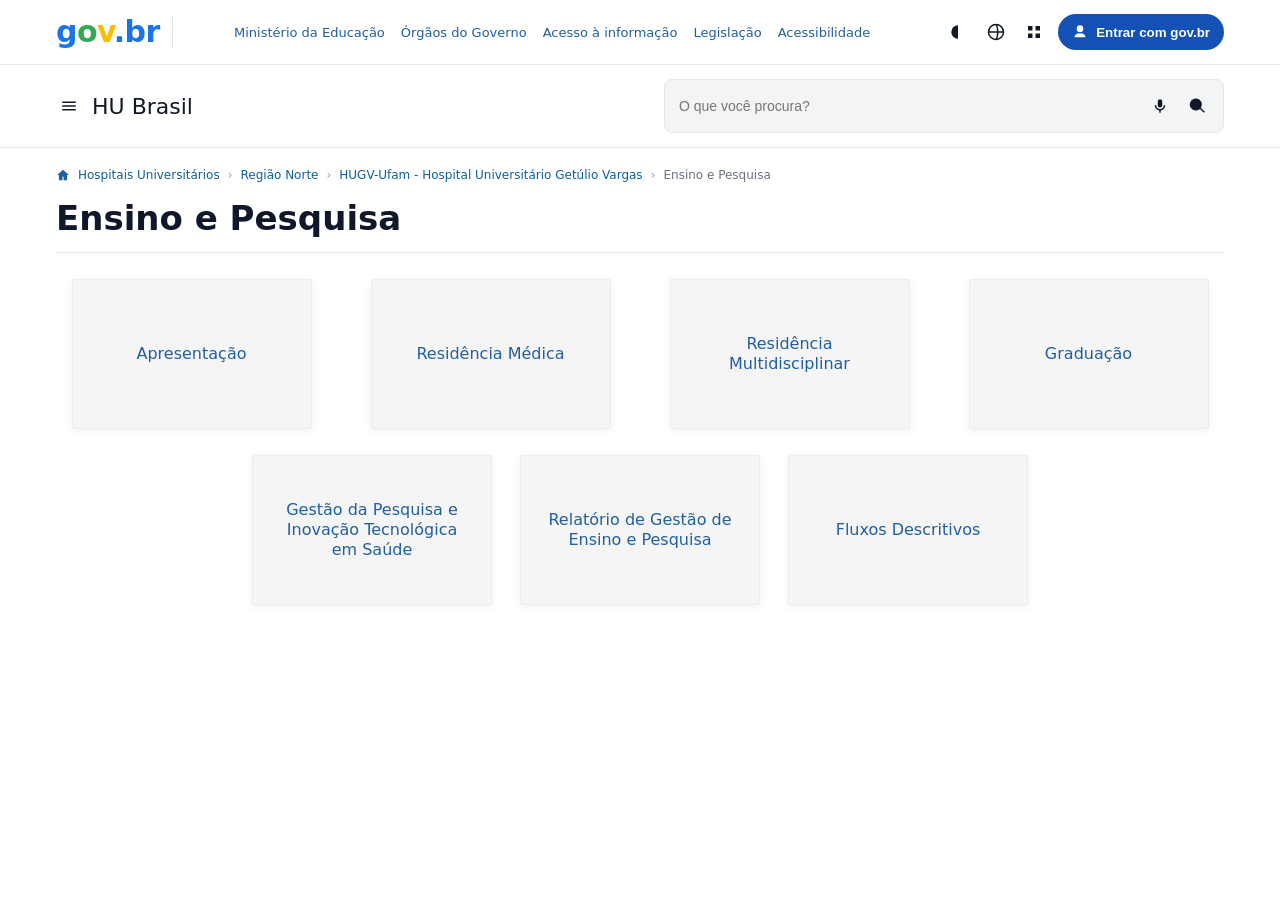
==== index.html @ 719179a8 "Add files via upload" ====
<!doctype html>
<html lang="pt-br">
<head>
  <meta charset="utf-8" />
  <meta name="viewport" content="width=device-width, initial-scale=1" />
  <title>Ensino e Pesquisa — Simulação</title>
  <style>
    :root{
      --text:#1f2937;
      --muted:#6b7280;
      --line:#e5e7eb;
      --bg:#ffffff;
      --link:#0b5fa5;
      --govBlue:#1351b4;
      --cardBg:#f5f5f5;
      --cardShadow:0 2px 10px rgba(0,0,0,.06);
    }
    *{box-sizing:border-box}
    body{ margin:0; font-family: system-ui, -apple-system, Segoe UI, Roboto, Arial, sans-serif; color:var(--text); background: var(--bg); }

    .topbar{ width:100%; border-bottom:1px solid var(--line); background:#fff; }
    .topbar-inner{ max-width:1200px; margin:0 auto; padding:14px 16px; display:flex; align-items:center; gap:18px; }
    .govbrand{ display:flex; align-items:center; gap:12px; min-width:160px; }
    .govlogo{ font-weight:800; font-size:30px; letter-spacing:-.5px; line-height:1; }
    .govlogo .g{color:#1a73e8} .govlogo .o{color:#34a853} .govlogo .v{color:#fbbc05} .govlogo .br{color:#1a73e8}
    .govdivider{ width:1px;height:34px;background:var(--line); }
    .toplinks{ display:flex; gap:16px; flex:1; align-items:center; flex-wrap:wrap; }
    .toplinks a{ font-size:13px; color:#1f5fa5; text-decoration:none; white-space:nowrap; }
    .toplinks a:hover{ text-decoration:underline; }
    .top-right{ display:flex; align-items:center; gap:10px; }
    .icon{ width:28px;height:28px; display:grid;place-items:center; border-radius:999px; color:#111827; }
    .icon:hover{ background:#f3f4f6; }
    .signin{ display:flex; align-items:center; gap:8px; border:0; background:var(--govBlue); color:white; padding:10px 14px; border-radius:999px; font-weight:600; cursor:pointer; white-space:nowrap; }
    .signin svg{fill:white}
    .signin:hover{ filter:brightness(.95); }

    .subbar{ border-bottom:1px solid var(--line); background:#fff; }
    .subbar-inner{ max-width:1200px; margin:0 auto; padding:14px 16px; display:flex; align-items:center; justify-content:space-between; gap:14px; }
    .hubrasil{ display:flex; align-items:center; gap:10px; font-size:22px; font-weight:500; color:#111827; }
    .hamburger{ width:26px;height:26px; display:grid;place-items:center; color:#111827; }
    .search{ width:min(560px, 58vw); display:flex; align-items:center; background:#f3f4f6; border:1px solid #e5e7eb; border-radius:8px; padding:10px 12px; gap:10px; }
    .search input{ border:0; outline:none; background:transparent; width:100%; font-size:14px; }
    .search .sicon{ width:32px;height:32px; display:grid;place-items:center; border-radius:8px; color:#0f172a; }
    .search .sicon:hover{ background:#e5e7eb; }

    .container{ max-width:1200px; margin:0 auto; padding:16px 16px 60px; }
    .breadcrumbs{ display:flex; align-items:center; gap:8px; font-size:12px; color:var(--muted); margin-top:4px; flex-wrap:wrap; }
    .breadcrumbs a{ color:var(--link); text-decoration:none; }
    .breadcrumbs a:hover{ text-decoration:underline; }
    .crumb-sep{ color:#9ca3af; }
    h1{ margin:16px 0 14px; font-size:34px; font-weight:600; color:#0f172a; }
    .rule{ height:1px; background:var(--line); margin:12px 0 26px; }

    .grid{ display:grid; grid-template-columns: repeat(4, 1fr); gap:28px; justify-items:center; }
    .grid-bottom{ margin-top:26px; display:grid; grid-template-columns: repeat(3, 1fr); gap:28px; justify-items:center; max-width: calc(240px*3 + 28px*2); margin-left:auto; margin-right:auto; }

    a.card{ text-decoration:none; }
    .card{
      width:100%;
      max-width:240px;
      height:150px;
      background:var(--cardBg);
      border:1px solid #ececec;
      border-radius:2px;
      box-shadow: var(--cardShadow);
      display:grid;
      place-items:center;
      text-align:center;
      padding:18px;
      cursor:pointer;
      user-select:none;
      transition: transform .12s ease, box-shadow .12s ease;
    }
    .card span{ color:#1f5fa5; font-size:16px; font-weight:500; line-height:1.25; }
    .card:hover{ transform: translateY(-1px); box-shadow: 0 6px 18px rgba(0,0,0,.08); }

    @media (max-width: 1050px){
      .grid{ grid-template-columns: repeat(2, 1fr); }
      .grid-bottom{ grid-template-columns: repeat(2, 1fr); max-width: calc(240px*2 + 28px); }
    }
    @media (max-width: 640px){
      .toplinks{ display:none; }
      .search{ width: 100%; }
      .subbar-inner{ flex-direction:column; align-items:stretch; }
      .grid, .grid-bottom{ grid-template-columns: 1fr; max-width: 240px; }
    }
  </style>
</head>

<body>
  <div class="topbar">
    <div class="topbar-inner">
      <div class="govbrand">
        <div class="govlogo" aria-label="gov.br">
          <span class="g">g</span><span class="o">o</span><span class="v">v</span><span class="br">.br</span>
        </div>
        <div class="govdivider"></div>
      </div>

      <nav class="toplinks" aria-label="Links do topo">
        <a href="#">Ministério da Educação</a>
        <a href="#">Órgãos do Governo</a>
        <a href="#">Acesso à informação</a>
        <a href="#">Legislação</a>
        <a href="#">Acessibilidade</a>
      </nav>

      <div class="top-right">
        <div class="icon" title="Contraste">
          <svg width="16" height="16" viewBox="0 0 24 24" fill="none">
            <path d="M12 2a10 10 0 1 0 0 20V2z" fill="#111827"/>
          </svg>
        </div>
        <div class="icon" title="Idioma">
          <svg width="18" height="18" viewBox="0 0 24 24" fill="none">
            <path d="M12 2a10 10 0 1 0 0 20a10 10 0 0 0 0-20Z" stroke="#111827" stroke-width="2"/>
            <path d="M2 12h20" stroke="#111827" stroke-width="2"/>
            <path d="M12 2c3 3 3 17 0 20" stroke="#111827" stroke-width="2"/>
          </svg>
        </div>
        <div class="icon" title="Apps">
          <svg width="18" height="18" viewBox="0 0 24 24" fill="#111827">
            <path d="M4 4h6v6H4zM14 4h6v6h-6zM4 14h6v6H4zM14 14h6v6h-6z"/>
          </svg>
        </div>

        <button class="signin" type="button">
          <svg width="16" height="16" viewBox="0 0 24 24">
            <path d="M12 12a5 5 0 1 0-5-5a5 5 0 0 0 5 5Zm0 2c-4.42 0-8 2.24-8 5v1h16v-1c0-2.76-3.58-5-8-5Z"/>
          </svg>
          Entrar com gov.br
        </button>
      </div>
    </div>
  </div>

  <div class="subbar">
    <div class="subbar-inner">
      <div class="hubrasil">
        <div class="hamburger" aria-label="Menu">
          <svg width="18" height="18" viewBox="0 0 24 24" fill="#111827">
            <path d="M3 6h18v2H3zM3 11h18v2H3zM3 16h18v2H3z"/>
          </svg>
        </div>
        HU Brasil
      </div>

      <div class="search" role="search">
        <input placeholder="O que você procura?" aria-label="Busca" />
        <div class="sicon" title="Microfone">
          <svg width="18" height="18" viewBox="0 0 24 24" fill="#111827">
            <path d="M12 14a3 3 0 0 0 3-3V6a3 3 0 0 0-6 0v5a3 3 0 0 0 3 3Zm5-3a5 5 0 0 1-10 0H5a7 7 0 0 0 6 6.92V21h2v-3.08A7 7 0 0 0 19 11h-2Z"/>
          </svg>
        </div>
        <div class="sicon" title="Pesquisar">
          <svg width="18" height="18" viewBox="0 0 24 24" fill="#111827">
            <path d="M10 18a8 8 0 1 1 5.293-14.293A8 8 0 0 1 10 18Zm11 3-6-6 1.414-1.414 6 6L21 21Z"/>
          </svg>
        </div>
      </div>
    </div>
  </div>

  <main class="container">
    <div class="breadcrumbs">
      <svg width="14" height="14" viewBox="0 0 24 24" fill="#1f5fa5">
        <path d="M12 3 2 12h3v9h6v-6h2v6h6v-9h3L12 3Z"/>
      </svg>
      <a href="#">Hospitais Universitários</a>
      <span class="crumb-sep">›</span>
      <a href="#">Região Norte</a>
      <span class="crumb-sep">›</span>
      <a href="#">HUGV-Ufam - Hospital Universitário Getúlio Vargas</a>
      <span class="crumb-sep">›</span>
      <span>Ensino e Pesquisa</span>
    </div>

    <h1>Ensino e Pesquisa</h1>
    <div class="rule"></div>

    <section class="grid" aria-label="Cartões principais">
      <a class="card" href="./apresentacao.html"><span>Apresentação</span></a>
      <a class="card" href="./residencia-medica.html"><span>Residência Médica</span></a>
      <a class="card" href="./residencia-multidisciplinar.html"><span>Residência<br/>Multidisciplinar</span></a>
      <a class="card" href="./graduacao.html"><span>Graduação</span></a>
    </section>

    <section class="grid-bottom" aria-label="Cartões secundários">
      <a class="card" href="./gestao-pesquisa-inovacao.html"><span>Gestão da Pesquisa e<br/>Inovação Tecnológica<br/>em Saúde</span></a>
      <a class="card" href="./relatorio-gestao-ensino-pesquisa.html"><span>Relatório de Gestão de<br/>Ensino e Pesquisa</span></a>
      <a class="card" href="./fluxos-descritivos.html"><span>Fluxos Descritivos</span></a>
    </section>
  </main>
</body>
</html>
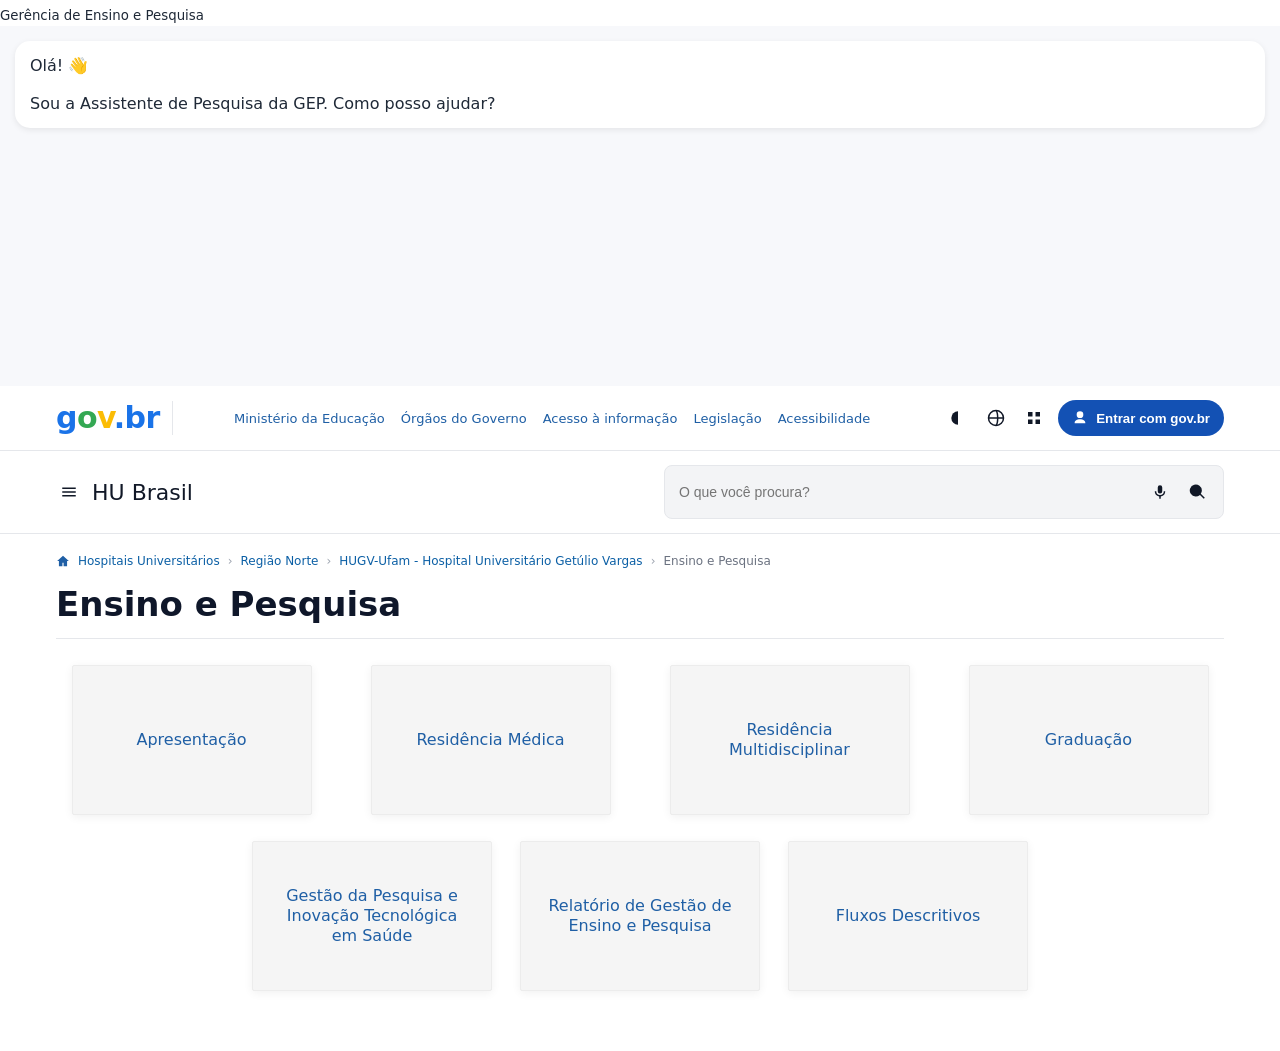
==== commit 9bd0c574: "Update index.html" ====
--- a/index.html
+++ b/index.html
@@ -1,6 +1,6 @@
 <!doctype html>
 <html lang="pt-br">
-<head>
+<link rel="stylesheet" href="css/chatbot.css">
   <meta charset="utf-8" />
   <meta name="viewport" content="width=device-width, initial-scale=1" />
   <title>Ensino e Pesquisa — Simulação</title>
@@ -86,7 +86,27 @@
     }
   </style>
 </head>
-
+<small>Gerência de Ensino e Pesquisa</small>
+        </div>
+
+        <button id="closeChat">✕</button>
+    </div>
+
+    <div id="chatMessages">
+
+        <div class="botMessage">
+            Olá! 👋<br><br>
+
+            Sou a Assistente de Pesquisa da GEP.
+
+            Como posso ajudar?
+        </div>
+
+    </div>
+
+</div>
+
+<script src="css/js/chatbot.js"></script>
 <body>
   <div class="topbar">
     <div class="topbar-inner">
--- a/css/chatbot.css
+++ b/css/chatbot.css
@@ -0,0 +1,122 @@
+#chatButton{
+position:fixed;
+bottom:20px;
+right:20px;
+background:#003b95;
+color:white;
+padding:12px 18px;
+border-radius:60px;
+display:flex;
+align-items:center;
+gap:10px;
+cursor:pointer;
+box-shadow:0 5px 20px rgba(0,0,0,.2);
+z-index:9999;
+font-family:Arial,sans-serif;
+}
+
+#chatButton img{
+width:55px;
+height:55px;
+border-radius:50%;
+object-fit:cover;
+}
+
+#chatWindow{
+display:none;
+position:fixed;
+right:20px;
+bottom:100px;
+width:420px;
+height:650px;
+background:white;
+border-radius:20px;
+box-shadow:0 5px 25px rgba(0,0,0,.25);
+overflow:hidden;
+z-index:9999;
+font-family:Arial,sans-serif;
+}
+
+#chatHeader{
+background:#003b95;
+color:white;
+padding:15px;
+display:flex;
+align-items:center;
+gap:10px;
+}
+
+#chatHeader img{
+width:60px;
+height:60px;
+border-radius:50%;
+object-fit:cover;
+}
+
+#closeChat{
+margin-left:auto;
+background:none;
+border:none;
+color:white;
+font-size:20px;
+cursor:pointer;
+}
+
+#chatMessages{
+height:360px;
+overflow-y:auto;
+padding:15px;
+background:#f7f8fb;
+}
+
+.botMessage{
+background:white;
+padding:15px;
+border-radius:15px;
+margin-bottom:10px;
+box-shadow:0 2px 6px rgba(0,0,0,.08);
+}
+
+#quickButtons{
+padding:10px;
+display:flex;
+flex-wrap:wrap;
+gap:8px;
+}
+
+#quickButtons button{
+border:1px solid #ddd;
+background:white;
+padding:8px 12px;
+border-radius:10px;
+cursor:pointer;
+font-size:13px;
+}
+
+#quickButtons button:hover
+
+#chatInputArea{
+display:flex;
+padding:10px;
+border-top:1px solid #ddd;
+background:white;
+}
+
+#chatInput{
+flex:1;
+padding:10px;
+border:1px solid #ddd;
+border-radius:10px;
+}
+
+#sendBtn{
+margin-left:8px;
+width:50px;
+border:none;
+background:#003b95;
+color:white;
+border-radius:10px;
+cursor:pointer;
+}
+
+#sendBtn:hover
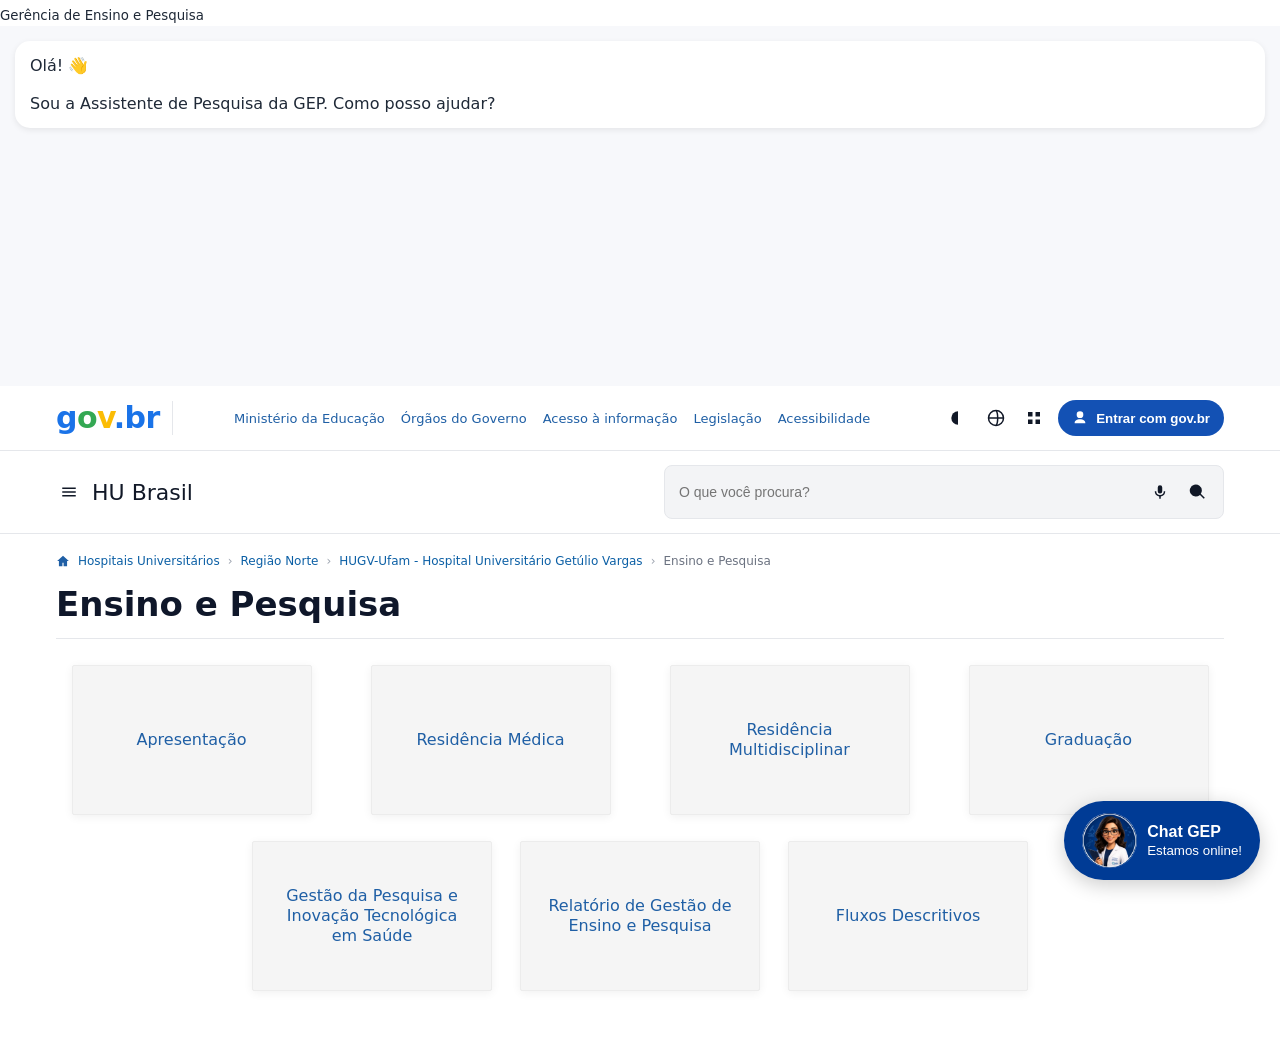
==== commit 3d62b3be: "Update index.html" ====
--- a/index.html
+++ b/index.html
@@ -85,6 +85,7 @@
       .grid, .grid-bottom{ grid-template-columns: 1fr; max-width: 240px; }
     }
   </style>
+<link rel="stylesheet" href="css/chatbot.css">
 </head>
 <small>Gerência de Ensino e Pesquisa</small>
         </div>
@@ -107,7 +108,41 @@
 </div>
 
 <script src="css/js/chatbot.js"></script>
-<body>
+<!-- BOTÃO FLUTUANTE -->
+<div id="chatButton">
+    <img src="css/js/data/ChatGPT Image 3 de jun. de 2026, 15_03_13.png" alt="Assistente">
+    <div>
+        <strong>Chat GEP</strong><br>
+        <small>Estamos online!</small>
+    </div>
+</div>
+
+<!-- JANELA DO CHAT -->
+<div id="chatWindow">
+
+    <div id="chatHeader">
+        <img src="css/js/data/ChatGPT Image 3 de jun. de 2026, 15_03_13.png">
+
+        <div>
+            <strong>Assistente de Pesquisa</strong><br>
+            <small>Gerência de Ensino e Pesquisa</small>
+        </div>
+
+        <button id="closeChat">✕</button>
+    </div>
+
+    <div id="chatMessages">
+        <div class="botMessage">
+            Olá! 👋<br><br>
+            Sou a Assistente de Pesquisa da GEP.
+            Como posso ajudar?
+        </div>
+    </div>
+
+</div>
+
+<script src="css/js/chatbot.js"></script> 
+  <body>
   <div class="topbar">
     <div class="topbar-inner">
       <div class="govbrand">
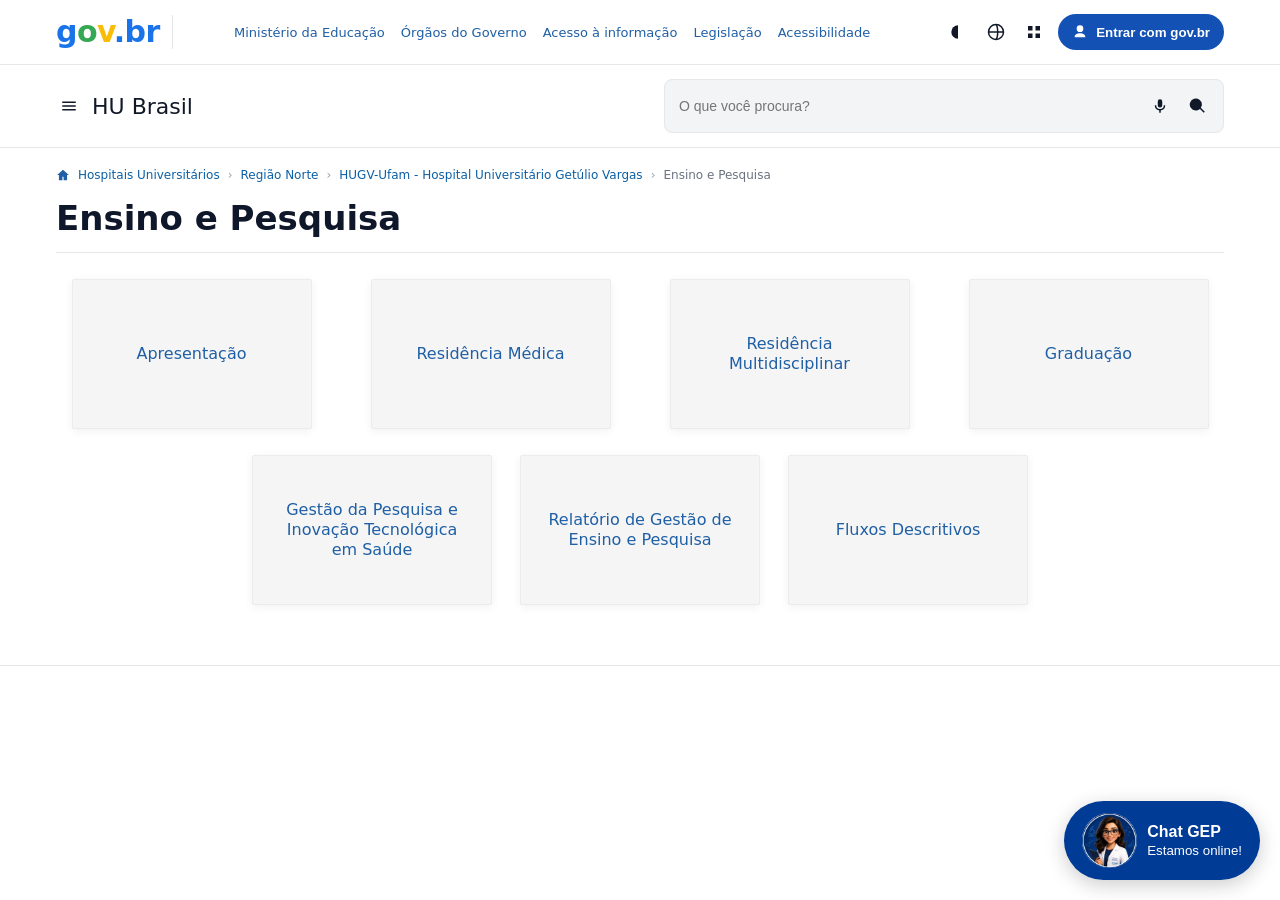
==== commit 8e78b65d: "Update index.html" ====
--- a/index.html
+++ b/index.html
@@ -87,61 +87,14 @@
   </style>
 <link rel="stylesheet" href="css/chatbot.css">
 </head>
-<small>Gerência de Ensino e Pesquisa</small>
-        </div>
-
-        <button id="closeChat">✕</button>
-    </div>
-
-    <div id="chatMessages">
-
-        <div class="botMessage">
-            Olá! 👋<br><br>
-
-            Sou a Assistente de Pesquisa da GEP.
-
-            Como posso ajudar?
-        </div>
-
-    </div>
-
-</div>
-
-<script src="css/js/chatbot.js"></script>
-<!-- BOTÃO FLUTUANTE -->
-<div id="chatButton">
-    <img src="css/js/data/ChatGPT Image 3 de jun. de 2026, 15_03_13.png" alt="Assistente">
-    <div>
-        <strong>Chat GEP</strong><br>
-        <small>Estamos online!</small>
-    </div>
-</div>
-
-<!-- JANELA DO CHAT -->
-<div id="chatWindow">
-
-    <div id="chatHeader">
-        <img src="css/js/data/ChatGPT Image 3 de jun. de 2026, 15_03_13.png">
-
-        <div>
-            <strong>Assistente de Pesquisa</strong><br>
-            <small>Gerência de Ensino e Pesquisa</small>
-        </div>
-
-        <button id="closeChat">✕</button>
-    </div>
-
-    <div id="chatMessages">
-        <div class="botMessage">
-            Olá! 👋<br><br>
-            Sou a Assistente de Pesquisa da GEP.
-            Como posso ajudar?
-        </div>
-    </div>
-
-</div>
-
-<script src="css/js/chatbot.js"></script> 
+
+<body>
+<link rel="stylesheet" href="css/chatbot.css">
+</head>
+
+<body>
+
+<div class="topbar">
   <body>
   <div class="topbar">
     <div class="topbar-inner">
@@ -246,5 +199,39 @@
       <a class="card" href="./fluxos-descritivos.html"><span>Fluxos Descritivos</span></a>
     </section>
   </main>
+    <!-- BOTÃO FLUTUANTE -->
+<div id="chatButton">
+    <img src="css/js/data/ChatGPT Image 3 de jun. de 2026, 15_03_13.png" alt="Assistente">
+    <div>
+        <strong>Chat GEP</strong><br>
+        <small>Estamos online!</small>
+    </div>
+</div>
+
+<!-- JANELA CHAT -->
+<div id="chatWindow">
+
+    <div id="chatHeader">
+        <img src="css/js/data/ChatGPT Image 3 de jun. de 2026, 15_03_13.png">
+
+        <div>
+            <strong>Assistente de Pesquisa</strong><br>
+            <small>Gerência de Ensino e Pesquisa</small>
+        </div>
+
+        <button id="closeChat">✕</button>
+    </div>
+
+    <div id="chatMessages">
+        <div class="botMessage">
+            Olá! 👋<br><br>
+            Sou a Assistente de Pesquisa da GEP.
+            Como posso ajudar?
+        </div>
+    </div>
+
+</div>
+
+<script src="css/js/chatbot.js"></script>
 </body>
 </html>
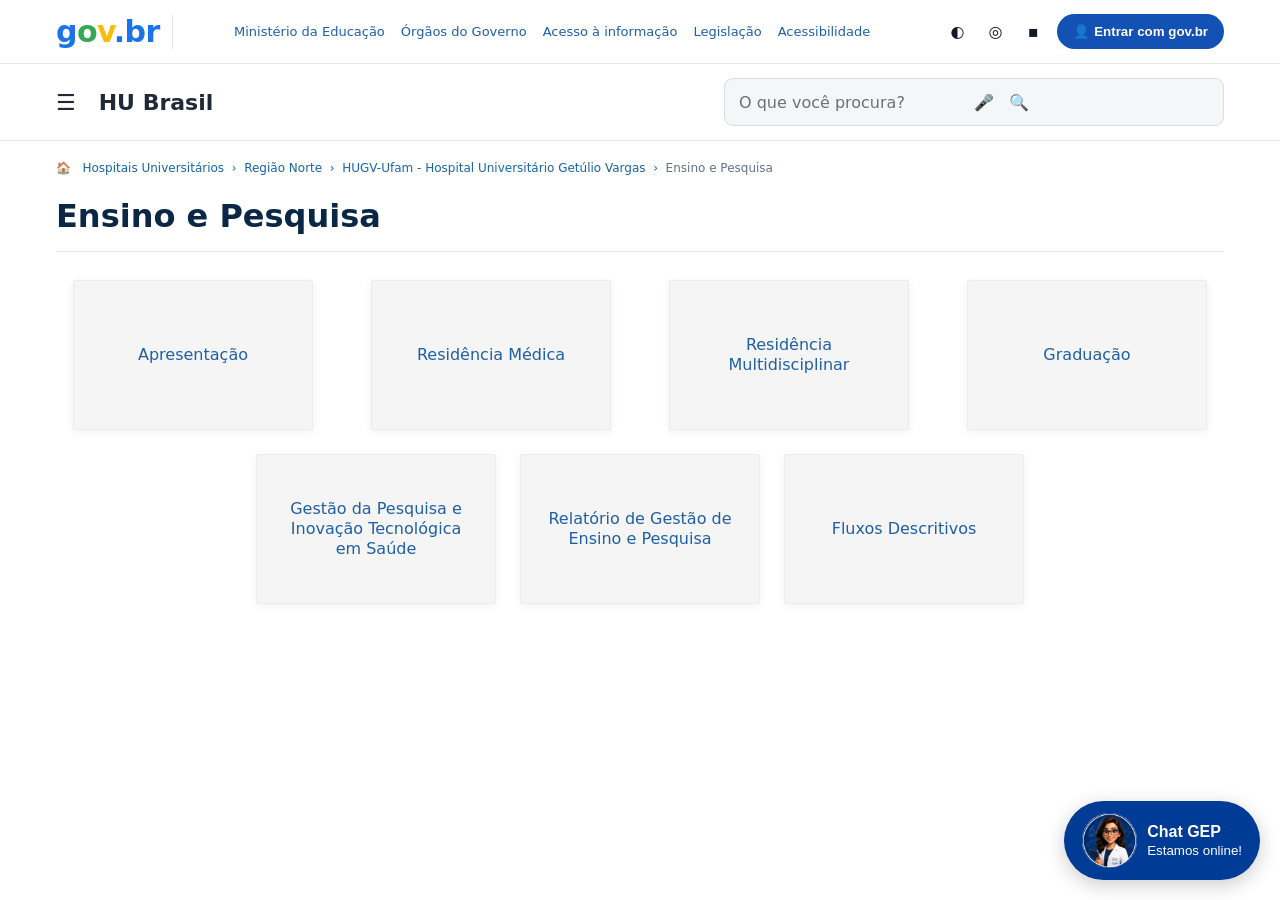
==== commit aa7d710e: "Update index.html" ====
--- a/index.html
+++ b/index.html
@@ -1,108 +1,306 @@
-<!doctype html>
-<html lang="pt-br">
-<link rel="stylesheet" href="css/chatbot.css">
-  <meta charset="utf-8" />
-  <meta name="viewport" content="width=device-width, initial-scale=1" />
-  <title>Ensino e Pesquisa — Simulação</title>
+<!DOCTYPE html>
+<html lang="pt-BR">
+
+<head>
+  <meta charset="UTF-8">
+  <meta name="viewport" content="width=device-width, initial-scale=1.0">
+
+  <title>Ensino e Pesquisa – Simulação</title>
+
+  <link rel="stylesheet" href="css/chatbot.css">
+
   <style>
-    :root{
-      --text:#1f2937;
-      --muted:#6b7280;
-      --line:#e5e7eb;
-      --bg:#ffffff;
-      --link:#0b5fa5;
-      --govBlue:#1351b4;
-      --cardBg:#f5f5f5;
-      --cardShadow:0 2px 10px rgba(0,0,0,.06);
-    }
-    *{box-sizing:border-box}
-    body{ margin:0; font-family: system-ui, -apple-system, Segoe UI, Roboto, Arial, sans-serif; color:var(--text); background: var(--bg); }
-
-    .topbar{ width:100%; border-bottom:1px solid var(--line); background:#fff; }
-    .topbar-inner{ max-width:1200px; margin:0 auto; padding:14px 16px; display:flex; align-items:center; gap:18px; }
-    .govbrand{ display:flex; align-items:center; gap:12px; min-width:160px; }
-    .govlogo{ font-weight:800; font-size:30px; letter-spacing:-.5px; line-height:1; }
-    .govlogo .g{color:#1a73e8} .govlogo .o{color:#34a853} .govlogo .v{color:#fbbc05} .govlogo .br{color:#1a73e8}
-    .govdivider{ width:1px;height:34px;background:var(--line); }
-    .toplinks{ display:flex; gap:16px; flex:1; align-items:center; flex-wrap:wrap; }
-    .toplinks a{ font-size:13px; color:#1f5fa5; text-decoration:none; white-space:nowrap; }
-    .toplinks a:hover{ text-decoration:underline; }
-    .top-right{ display:flex; align-items:center; gap:10px; }
-    .icon{ width:28px;height:28px; display:grid;place-items:center; border-radius:999px; color:#111827; }
-    .icon:hover{ background:#f3f4f6; }
-    .signin{ display:flex; align-items:center; gap:8px; border:0; background:var(--govBlue); color:white; padding:10px 14px; border-radius:999px; font-weight:600; cursor:pointer; white-space:nowrap; }
-    .signin svg{fill:white}
-    .signin:hover{ filter:brightness(.95); }
-
-    .subbar{ border-bottom:1px solid var(--line); background:#fff; }
-    .subbar-inner{ max-width:1200px; margin:0 auto; padding:14px 16px; display:flex; align-items:center; justify-content:space-between; gap:14px; }
-    .hubrasil{ display:flex; align-items:center; gap:10px; font-size:22px; font-weight:500; color:#111827; }
-    .hamburger{ width:26px;height:26px; display:grid;place-items:center; color:#111827; }
-    .search{ width:min(560px, 58vw); display:flex; align-items:center; background:#f3f4f6; border:1px solid #e5e7eb; border-radius:8px; padding:10px 12px; gap:10px; }
-    .search input{ border:0; outline:none; background:transparent; width:100%; font-size:14px; }
-    .search .sicon{ width:32px;height:32px; display:grid;place-items:center; border-radius:8px; color:#0f172a; }
-    .search .sicon:hover{ background:#e5e7eb; }
-
-    .container{ max-width:1200px; margin:0 auto; padding:16px 16px 60px; }
-    .breadcrumbs{ display:flex; align-items:center; gap:8px; font-size:12px; color:var(--muted); margin-top:4px; flex-wrap:wrap; }
-    .breadcrumbs a{ color:var(--link); text-decoration:none; }
-    .breadcrumbs a:hover{ text-decoration:underline; }
-    .crumb-sep{ color:#9ca3af; }
-    h1{ margin:16px 0 14px; font-size:34px; font-weight:600; color:#0f172a; }
-    .rule{ height:1px; background:var(--line); margin:12px 0 26px; }
-
-    .grid{ display:grid; grid-template-columns: repeat(4, 1fr); gap:28px; justify-items:center; }
-    .grid-bottom{ margin-top:26px; display:grid; grid-template-columns: repeat(3, 1fr); gap:28px; justify-items:center; max-width: calc(240px*3 + 28px*2); margin-left:auto; margin-right:auto; }
-
-    a.card{ text-decoration:none; }
-    .card{
-      width:100%;
-      max-width:240px;
-      height:150px;
-      background:var(--cardBg);
-      border:1px solid #ececec;
-      border-radius:2px;
+    :root {
+      --text: #1f2937;
+      --muted: #667280;
+      --line: #e5e7eb;
+      --bg: #ffffff;
+      --link: #0b5fa5;
+      --govblue: #1351b4;
+      --cardBg: #f5f5f5;
+      --cardShadow: 0 2px 10px rgba(0,0,0,.06);
+    }
+
+    * {
+      box-sizing: border-box;
+    }
+
+    body {
+      margin: 0;
+      font-family: system-ui, -apple-system, "Segoe UI", Roboto, Arial, sans-serif;
+      color: var(--text);
+      background: var(--bg);
+    }
+
+    /* TOPO */
+
+    .topbar {
+      width: 100%;
+      border-bottom: 1px solid var(--line);
+      background: #fff;
+    }
+
+    .topbar-inner {
+      max-width: 1200px;
+      margin: 0 auto;
+      padding: 14px 16px;
+      display: flex;
+      align-items: center;
+      gap: 18px;
+    }
+
+    .govbrand {
+      display: flex;
+      align-items: center;
+      gap: 12px;
+      min-width: 160px;
+    }
+
+    .govlogo {
+      font-size: 30px;
+      font-weight: 800;
+      letter-spacing: -0.5px;
+      line-height: 1;
+    }
+
+    .govlogo .g {
+      color: #1a73e8;
+    }
+
+    .govlogo .o {
+      color: #34a853;
+    }
+
+    .govlogo .v {
+      color: #fbbc05;
+    }
+
+    .govlogo .br {
+      color: #1a73e8;
+    }
+
+    .govdivider {
+      width: 1px;
+      height: 34px;
+      background: var(--line);
+    }
+
+    .toplinks {
+      display: flex;
+      gap: 16px;
+      flex: 1;
+      align-items: center;
+      flex-wrap: wrap;
+    }
+
+    .toplinks a {
+      font-size: 13px;
+      color: #1f5fa8;
+      text-decoration: none;
+      white-space: nowrap;
+    }
+
+    .toplinks a:hover {
+      text-decoration: underline;
+    }
+
+    .top-right {
+      display: flex;
+      align-items: center;
+      gap: 10px;
+    }
+
+    .icon {
+      width: 28px;
+      height: 28px;
+      display: grid;
+      place-items: center;
+      border-radius: 999px;
+      color: #111827;
+    }
+
+    .signin {
+      border: 0;
+      border-radius: 22px;
+      background: var(--govblue);
+      color: white;
+      padding: 10px 16px;
+      font-weight: 700;
+      cursor: pointer;
+    }
+
+    /* SUBBARRA */
+
+    .subbar {
+      border-bottom: 1px solid var(--line);
+      background: #fff;
+    }
+
+    .subbar-inner {
+      max-width: 1200px;
+      margin: 0 auto;
+      padding: 14px 16px;
+      display: flex;
+      align-items: center;
+      gap: 24px;
+    }
+
+    .brand {
+      font-size: 22px;
+      font-weight: 700;
+      min-width: 180px;
+    }
+
+    .search {
+      margin-left: auto;
+      width: 500px;
+      max-width: 100%;
+      height: 48px;
+      border: 1px solid #d8dde3;
+      border-radius: 9px;
+      background: #f5f6f8;
+      display: flex;
+      align-items: center;
+      padding: 0 14px;
+      color: #68717c;
+    }
+
+    .search span {
+      flex: 1;
+    }
+
+    /* CONTEÚDO */
+
+    main {
+      max-width: 1200px;
+      margin: 0 auto;
+      padding: 20px 16px 70px;
+    }
+
+    .breadcrumb {
+      font-size: 12px;
+      color: #1764aa;
+      margin-bottom: 22px;
+    }
+
+    .breadcrumb span {
+      color: #667280;
+    }
+
+    h1 {
+      font-size: 32px;
+      margin: 0 0 28px;
+      color: #0b2746;
+      border-bottom: 1px solid var(--line);
+      padding-bottom: 16px;
+    }
+
+    .grid {
+      display: grid;
+      grid-template-columns: repeat(4, 1fr);
+      gap: 24px;
+      justify-items: center;
+    }
+
+    .grid-bottom {
+      display: grid;
+      grid-template-columns: repeat(3, 240px);
+      gap: 24px;
+      justify-content: center;
+      margin-top: 24px;
+    }
+
+    a.card {
+      text-decoration: none;
+    }
+
+    .card {
+      width: 100%;
+      max-width: 240px;
+      height: 150px;
+      background: var(--cardBg);
+      border: 1px solid #ececec;
+      border-radius: 2px;
       box-shadow: var(--cardShadow);
-      display:grid;
-      place-items:center;
-      text-align:center;
-      padding:18px;
-      cursor:pointer;
-      user-select:none;
+      display: grid;
+      place-items: center;
+      text-align: center;
+      padding: 18px;
+      cursor: pointer;
+      user-select: none;
       transition: transform .12s ease, box-shadow .12s ease;
     }
-    .card span{ color:#1f5fa5; font-size:16px; font-weight:500; line-height:1.25; }
-    .card:hover{ transform: translateY(-1px); box-shadow: 0 6px 18px rgba(0,0,0,.08); }
-
-    @media (max-width: 1050px){
-      .grid{ grid-template-columns: repeat(2, 1fr); }
-      .grid-bottom{ grid-template-columns: repeat(2, 1fr); max-width: calc(240px*2 + 28px); }
-    }
-    @media (max-width: 640px){
-      .toplinks{ display:none; }
-      .search{ width: 100%; }
-      .subbar-inner{ flex-direction:column; align-items:stretch; }
-      .grid, .grid-bottom{ grid-template-columns: 1fr; max-width: 240px; }
+
+    .card span {
+      color: #1f5fa5;
+      font-size: 16px;
+      font-weight: 500;
+      line-height: 1.25;
+    }
+
+    .card:hover {
+      transform: translateY(-1px);
+      box-shadow: 0 6px 18px rgba(0,0,0,.08);
+    }
+
+    /* RESPONSIVO */
+
+    @media (max-width: 1050px) {
+      .grid {
+        grid-template-columns: repeat(2, 1fr);
+      }
+
+      .grid-bottom {
+        grid-template-columns: repeat(2, 1fr);
+        max-width: 520px;
+        margin-left: auto;
+        margin-right: auto;
+      }
+    }
+
+    @media (max-width: 640px) {
+      .toplinks {
+        display: none;
+      }
+
+      .search {
+        width: 100%;
+      }
+
+      .subbar-inner {
+        flex-direction: column;
+        align-items: stretch;
+      }
+
+      .grid,
+      .grid-bottom {
+        grid-template-columns: 1fr;
+        max-width: 240px;
+        margin-left: auto;
+        margin-right: auto;
+      }
+
+      .topbar-inner {
+        justify-content: center;
+      }
     }
   </style>
-<link rel="stylesheet" href="css/chatbot.css">
 </head>
 
 <body>
-<link rel="stylesheet" href="css/chatbot.css">
-</head>
-
-<body>
-
-<div class="topbar">
-  <body>
+
+  <!-- TOPO GOV.BR -->
   <div class="topbar">
     <div class="topbar-inner">
+
       <div class="govbrand">
+
         <div class="govlogo" aria-label="gov.br">
           <span class="g">g</span><span class="o">o</span><span class="v">v</span><span class="br">.br</span>
         </div>
+
         <div class="govdivider"></div>
+
       </div>
 
       <nav class="toplinks" aria-label="Links do topo">
@@ -114,124 +312,185 @@
       </nav>
 
       <div class="top-right">
-        <div class="icon" title="Contraste">
-          <svg width="16" height="16" viewBox="0 0 24 24" fill="none">
-            <path d="M12 2a10 10 0 1 0 0 20V2z" fill="#111827"/>
-          </svg>
-        </div>
-        <div class="icon" title="Idioma">
-          <svg width="18" height="18" viewBox="0 0 24 24" fill="none">
-            <path d="M12 2a10 10 0 1 0 0 20a10 10 0 0 0 0-20Z" stroke="#111827" stroke-width="2"/>
-            <path d="M2 12h20" stroke="#111827" stroke-width="2"/>
-            <path d="M12 2c3 3 3 17 0 20" stroke="#111827" stroke-width="2"/>
-          </svg>
-        </div>
-        <div class="icon" title="Apps">
-          <svg width="18" height="18" viewBox="0 0 24 24" fill="#111827">
-            <path d="M4 4h6v6H4zM14 4h6v6h-6zM4 14h6v6H4zM14 14h6v6h-6z"/>
-          </svg>
-        </div>
+        <div class="icon">◐</div>
+        <div class="icon">◎</div>
+        <div class="icon">▪</div>
 
         <button class="signin" type="button">
-          <svg width="16" height="16" viewBox="0 0 24 24">
-            <path d="M12 12a5 5 0 1 0-5-5a5 5 0 0 0 5 5Zm0 2c-4.42 0-8 2.24-8 5v1h16v-1c0-2.76-3.58-5-8-5Z"/>
-          </svg>
-          Entrar com gov.br
+          👤 Entrar com gov.br
         </button>
       </div>
+
     </div>
   </div>
 
+
+  <!-- SUBBARRA HU BRASIL -->
   <div class="subbar">
     <div class="subbar-inner">
-      <div class="hubrasil">
-        <div class="hamburger" aria-label="Menu">
-          <svg width="18" height="18" viewBox="0 0 24 24" fill="#111827">
-            <path d="M3 6h18v2H3zM3 11h18v2H3zM3 16h18v2H3z"/>
-          </svg>
-        </div>
-        HU Brasil
-      </div>
-
-      <div class="search" role="search">
-        <input placeholder="O que você procura?" aria-label="Busca" />
-        <div class="sicon" title="Microfone">
-          <svg width="18" height="18" viewBox="0 0 24 24" fill="#111827">
-            <path d="M12 14a3 3 0 0 0 3-3V6a3 3 0 0 0-6 0v5a3 3 0 0 0 3 3Zm5-3a5 5 0 0 1-10 0H5a7 7 0 0 0 6 6.92V21h2v-3.08A7 7 0 0 0 19 11h-2Z"/>
-          </svg>
-        </div>
-        <div class="sicon" title="Pesquisar">
-          <svg width="18" height="18" viewBox="0 0 24 24" fill="#111827">
-            <path d="M10 18a8 8 0 1 1 5.293-14.293A8 8 0 0 1 10 18Zm11 3-6-6 1.414-1.414 6 6L21 21Z"/>
-          </svg>
-        </div>
-      </div>
+
+      <div class="brand">
+        ☰ &nbsp; HU Brasil
+      </div>
+
+      <div class="search">
+        <span>O que você procura?</span>
+        <span>🎤 &nbsp; 🔍</span>
+      </div>
+
     </div>
   </div>
 
-  <main class="container">
-    <div class="breadcrumbs">
-      <svg width="14" height="14" viewBox="0 0 24 24" fill="#1f5fa5">
-        <path d="M12 3 2 12h3v9h6v-6h2v6h6v-9h3L12 3Z"/>
-      </svg>
-      <a href="#">Hospitais Universitários</a>
-      <span class="crumb-sep">›</span>
-      <a href="#">Região Norte</a>
-      <span class="crumb-sep">›</span>
-      <a href="#">HUGV-Ufam - Hospital Universitário Getúlio Vargas</a>
-      <span class="crumb-sep">›</span>
+
+  <!-- CONTEÚDO PRINCIPAL -->
+
+  <main>
+
+    <div class="breadcrumb">
+      🏠 &nbsp;
+      Hospitais Universitários
+      &nbsp;›&nbsp;
+      Região Norte
+      &nbsp;›&nbsp;
+      HUGV-Ufam - Hospital Universitário Getúlio Vargas
+      &nbsp;›&nbsp;
       <span>Ensino e Pesquisa</span>
     </div>
 
     <h1>Ensino e Pesquisa</h1>
-    <div class="rule"></div>
+
+
+    <!-- CARDS PRINCIPAIS -->
 
     <section class="grid" aria-label="Cartões principais">
-      <a class="card" href="./apresentacao.html"><span>Apresentação</span></a>
-      <a class="card" href="./residencia-medica.html"><span>Residência Médica</span></a>
-      <a class="card" href="./residencia-multidisciplinar.html"><span>Residência<br/>Multidisciplinar</span></a>
-      <a class="card" href="./graduacao.html"><span>Graduação</span></a>
+
+      <a class="card" href="./apresentacao.html">
+        <span>Apresentação</span>
+      </a>
+
+      <a class="card" href="./residencia-medica.html">
+        <span>Residência Médica</span>
+      </a>
+
+      <a class="card" href="./residencia-multidisciplinar.html">
+        <span>Residência<br>Multidisciplinar</span>
+      </a>
+
+      <a class="card" href="./graduacao.html">
+        <span>Graduação</span>
+      </a>
+
     </section>
 
+
+    <!-- CARDS SECUNDÁRIOS -->
+
     <section class="grid-bottom" aria-label="Cartões secundários">
-      <a class="card" href="./gestao-pesquisa-inovacao.html"><span>Gestão da Pesquisa e<br/>Inovação Tecnológica<br/>em Saúde</span></a>
-      <a class="card" href="./relatorio-gestao-ensino-pesquisa.html"><span>Relatório de Gestão de<br/>Ensino e Pesquisa</span></a>
-      <a class="card" href="./fluxos-descritivos.html"><span>Fluxos Descritivos</span></a>
+
+      <a class="card" href="./gestao-pesquisa-inovacao.html">
+        <span>
+          Gestão da Pesquisa e<br>
+          Inovação Tecnológica<br>
+          em Saúde
+        </span>
+      </a>
+
+      <a class="card" href="./relatorio-gestao-ensino-pesquisa.html">
+        <span>
+          Relatório de Gestão de<br>
+          Ensino e Pesquisa
+        </span>
+      </a>
+
+      <a class="card" href="./fluxos-descritivos.html">
+        <span>Fluxos Descritivos</span>
+      </a>
+
     </section>
+
   </main>
-    <!-- BOTÃO FLUTUANTE -->
-<div id="chatButton">
-    <img src="css/js/data/ChatGPT Image 3 de jun. de 2026, 15_03_13.png" alt="Assistente">
+
+
+  <!-- =============================== -->
+  <!-- BOTÃO FLUTUANTE DO CHAT -->
+  <!-- =============================== -->
+
+  <div id="chatButton" role="button" tabindex="0" aria-label="Abrir Assistente de Pesquisa">
+
+    <img
+      src="css/js/data/ChatGPT Image 3 de jun. de 2026, 15_03_13.png"
+      alt="Assistente"
+    >
+
     <div>
-        <strong>Chat GEP</strong><br>
-        <small>Estamos online!</small>
-    </div>
-</div>
-
-<!-- JANELA CHAT -->
-<div id="chatWindow">
+      <strong>Chat GEP</strong><br>
+      <small>Estamos online!</small>
+    </div>
+
+  </div>
+
+
+  <!-- =============================== -->
+  <!-- JANELA DO CHAT -->
+  <!-- =============================== -->
+
+  <div id="chatWindow">
 
     <div id="chatHeader">
-        <img src="css/js/data/ChatGPT Image 3 de jun. de 2026, 15_03_13.png">
-
-        <div>
-            <strong>Assistente de Pesquisa</strong><br>
-            <small>Gerência de Ensino e Pesquisa</small>
-        </div>
-
-        <button id="closeChat">✕</button>
-    </div>
+
+      <img
+        src="css/js/data/ChatGPT Image 3 de jun. de 2026, 15_03_13.png"
+        alt="Assistente de Pesquisa"
+      >
+
+      <div>
+        <strong>Assistente de Pesquisa</strong><br>
+        <small>Gerência de Ensino e Pesquisa</small>
+      </div>
+
+      <button id="closeChat" type="button" aria-label="Fechar chat">
+        ×
+      </button>
+
+    </div>
+
+
+    <!-- MENSAGENS -->
 
     <div id="chatMessages">
-        <div class="botMessage">
-            Olá! 👋<br><br>
-            Sou a Assistente de Pesquisa da GEP.
-            Como posso ajudar?
-        </div>
-    </div>
-
-</div>
-
-<script src="css/js/chatbot.js"></script>
+
+      <div class="botMessage">
+        Olá! 👋<br><br>
+        Sou a Assistente de Pesquisa da GEP.<br>
+        Como posso ajudar?
+      </div>
+
+    </div>
+
+
+    <!-- ÁREA DE PERGUNTA -->
+
+    <div id="chatInputArea">
+
+      <input
+        type="text"
+        id="chatInput"
+        placeholder="Digite sua pergunta..."
+        autocomplete="off"
+      >
+
+      <button id="sendMessage" type="button">
+        Enviar
+      </button>
+
+    </div>
+
+  </div>
+
+
+  <!-- JAVASCRIPT DO CHAT -->
+
+  <script src="css/js/chatbot.js"></script>
+
 </body>
 </html>
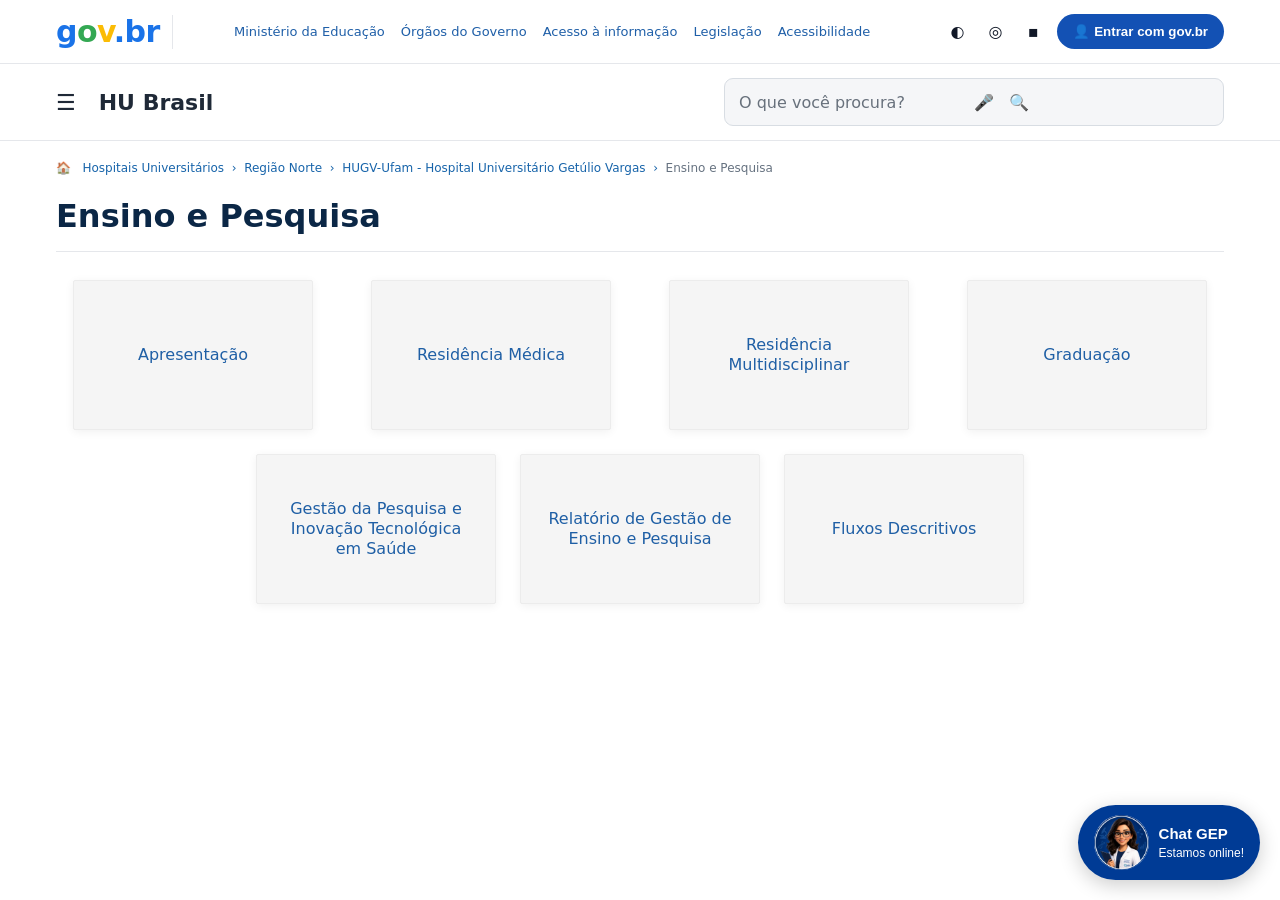
==== commit 9d94d3d8: "Update index.html" ====
--- a/index.html
+++ b/index.html
@@ -490,7 +490,8 @@
 
   <!-- JAVASCRIPT DO CHAT -->
 
-  <script src="css/js/chatbot.js"></script>
+<script src="css/js/data/conhecimento.js"></script>
+<script src="css/js/chatbot.js"></script>
 
 </body>
 </html>
--- a/css/chatbot.css
+++ b/css/chatbot.css
@@ -1,122 +1,317 @@
-#chatButton{
-position:fixed;
-bottom:20px;
-right:20px;
-background:#003b95;
-color:white;
-padding:12px 18px;
-border-radius:60px;
-display:flex;
-align-items:center;
-gap:10px;
-cursor:pointer;
-box-shadow:0 5px 20px rgba(0,0,0,.2);
-z-index:9999;
-font-family:Arial,sans-serif;
-}
-
-#chatButton img{
-width:55px;
-height:55px;
-border-radius:50%;
-object-fit:cover;
-}
-
-#chatWindow{
-display:none;
-position:fixed;
-right:20px;
-bottom:100px;
-width:420px;
-height:650px;
-background:white;
-border-radius:20px;
-box-shadow:0 5px 25px rgba(0,0,0,.25);
-overflow:hidden;
-z-index:9999;
-font-family:Arial,sans-serif;
-}
-
-#chatHeader{
-background:#003b95;
-color:white;
-padding:15px;
-display:flex;
-align-items:center;
-gap:10px;
-}
-
-#chatHeader img{
-width:60px;
-height:60px;
-border-radius:50%;
-object-fit:cover;
-}
-
-#closeChat{
-margin-left:auto;
-background:none;
-border:none;
-color:white;
-font-size:20px;
-cursor:pointer;
-}
-
-#chatMessages{
-height:360px;
-overflow-y:auto;
-padding:15px;
-background:#f7f8fb;
-}
-
-.botMessage{
-background:white;
-padding:15px;
-border-radius:15px;
-margin-bottom:10px;
-box-shadow:0 2px 6px rgba(0,0,0,.08);
-}
-
-#quickButtons{
-padding:10px;
-display:flex;
-flex-wrap:wrap;
-gap:8px;
-}
-
-#quickButtons button{
-border:1px solid #ddd;
-background:white;
-padding:8px 12px;
-border-radius:10px;
-cursor:pointer;
-font-size:13px;
-}
-
-#quickButtons button:hover
-
-#chatInputArea{
-display:flex;
-padding:10px;
-border-top:1px solid #ddd;
-background:white;
-}
-
-#chatInput{
-flex:1;
-padding:10px;
-border:1px solid #ddd;
-border-radius:10px;
-}
-
-#sendBtn{
-margin-left:8px;
-width:50px;
-border:none;
-background:#003b95;
-color:white;
-border-radius:10px;
-cursor:pointer;
-}
-
-#sendBtn:hover
+/* =================================
+   BOTÃO FLUTUANTE
+================================= */
+
+#chatButton {
+  position: fixed;
+  right: 20px;
+  bottom: 20px;
+
+  background: #003b95;
+  color: white;
+
+  padding: 10px 16px;
+
+  border-radius: 60px;
+
+  display: flex;
+  align-items: center;
+  gap: 10px;
+
+  cursor: pointer;
+
+  box-shadow: 0 5px 20px rgba(0,0,0,.20);
+
+  z-index: 9999;
+
+  font-family: Arial, sans-serif;
+
+  transition: transform .15s ease;
+}
+
+#chatButton:hover {
+  transform: translateY(-2px);
+}
+
+
+#chatButton img {
+  width: 55px;
+  height: 55px;
+
+  border-radius: 50%;
+
+  object-fit: cover;
+}
+
+
+#chatButton strong {
+  font-size: 15px;
+}
+
+#chatButton small {
+  font-size: 12px;
+}
+
+
+/* =================================
+   JANELA DO CHAT
+================================= */
+
+#chatWindow {
+
+  display: none;
+
+  position: fixed;
+
+  right: 20px;
+  bottom: 20px;
+
+  width: 420px;
+  height: 650px;
+
+  background: white;
+
+  border-radius: 20px;
+
+  box-shadow: 0 5px 25px rgba(0,0,0,.25);
+
+  overflow: hidden;
+
+  z-index: 10000;
+
+  font-family: Arial, sans-serif;
+
+  flex-direction: column;
+}
+
+
+/* =================================
+   CABEÇALHO
+================================= */
+
+#chatHeader {
+
+  background: #003b95;
+
+  color: white;
+
+  padding: 15px;
+
+  display: flex;
+
+  align-items: center;
+
+  gap: 12px;
+
+  min-height: 90px;
+}
+
+
+#chatHeader img {
+
+  width: 55px;
+  height: 55px;
+
+  border-radius: 50%;
+
+  object-fit: cover;
+}
+
+
+#chatHeader > div {
+
+  flex: 1;
+
+}
+
+
+#chatHeader strong {
+
+  font-size: 16px;
+
+}
+
+
+#chatHeader small {
+
+  font-size: 12px;
+
+}
+
+
+#closeChat {
+
+  border: none;
+
+  background: transparent;
+
+  color: white;
+
+  font-size: 30px;
+
+  line-height: 1;
+
+  cursor: pointer;
+
+  padding: 0 5px;
+}
+
+
+/* =================================
+   MENSAGENS
+================================= */
+
+#chatMessages {
+
+  flex: 1;
+
+  padding: 15px;
+
+  overflow-y: auto;
+
+  background: #f5f7fa;
+
+  display: flex;
+
+  flex-direction: column;
+
+  gap: 10px;
+}
+
+
+.botMessage {
+
+  align-self: flex-start;
+
+  max-width: 85%;
+
+  background: white;
+
+  padding: 12px 14px;
+
+  border-radius: 12px;
+
+  box-shadow: 0 2px 8px rgba(0,0,0,.08);
+
+  color: #263238;
+
+  line-height: 1.4;
+
+  font-size: 14px;
+}
+
+
+.userMessage {
+
+  align-self: flex-end;
+
+  max-width: 85%;
+
+  background: #003b95;
+
+  color: white;
+
+  padding: 12px 14px;
+
+  border-radius: 12px;
+
+  line-height: 1.4;
+
+  font-size: 14px;
+}
+
+
+/* =================================
+   ÁREA DE PERGUNTA
+================================= */
+
+#chatInputArea {
+
+  display: flex;
+
+  gap: 8px;
+
+  padding: 12px;
+
+  background: white;
+
+  border-top: 1px solid #e5e7eb;
+}
+
+
+#chatInput {
+
+  flex: 1;
+
+  min-width: 0;
+
+  border: 1px solid #d5dbe1;
+
+  border-radius: 22px;
+
+  padding: 11px 14px;
+
+  font-size: 14px;
+
+  outline: none;
+}
+
+
+#chatInput:focus {
+
+  border-color: #003b95;
+
+}
+
+
+#sendMessage {
+
+  border: none;
+
+  border-radius: 22px;
+
+  background: #003b95;
+
+  color: white;
+
+  padding: 0 17px;
+
+  font-weight: 700;
+
+  cursor: pointer;
+}
+
+
+#sendMessage:hover {
+
+  background: #002d72;
+
+}
+
+
+/* =================================
+   CELULAR
+================================= */
+
+@media (max-width: 640px) {
+
+  #chatWindow {
+
+    right: 10px;
+    bottom: 10px;
+
+    width: calc(100vw - 20px);
+
+    height: calc(100vh - 20px);
+
+    max-height: 700px;
+  }
+
+
+  #chatButton {
+
+    right: 10px;
+    bottom: 10px;
+  }
+
+}
